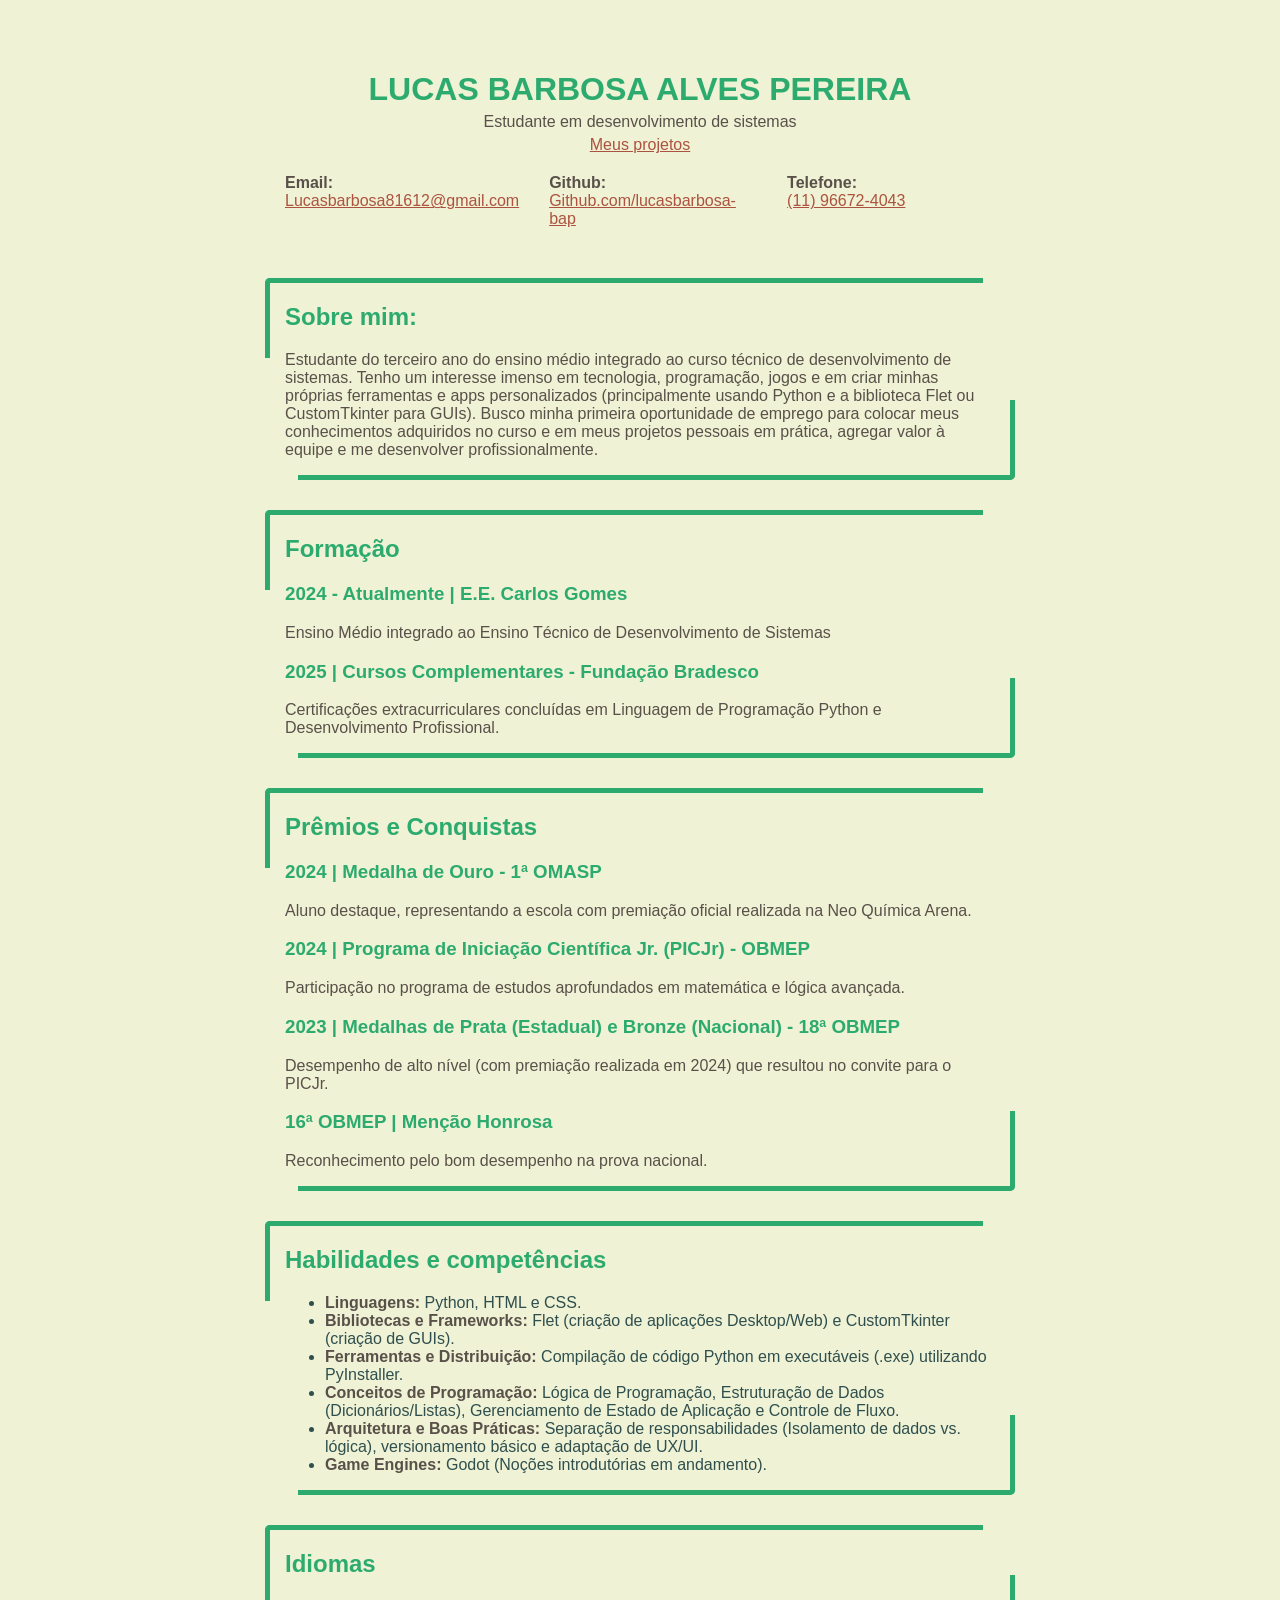
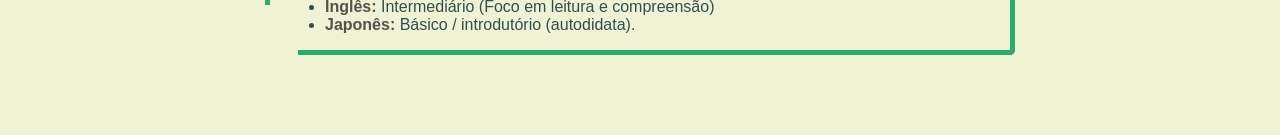
==== index.html @ 9ca42afc "curriculo 1.0: to cansado por hj kk" ====
<!DOCTYPE html>
<html lang="pt-BR">
<head>
    <meta charset="UTF-8">
    <meta name="viewport" content="width=device-width, initial-scale=1.0">
    <title>Currículo</title>
    <link rel="stylesheet" href="style.css">
</head>

<body>
    <header>
        <div class="nome">
        <h1>LUCAS BARBOSA ALVES PEREIRA</h1>
        <p>Estudante em desenvolvimento de sistemas</p>

        <nav>
            <a href="pages/projetos.html">Meus projetos</a>
    </nav>
    </div>

    <div class="contatos">
    <ul>
        <li><strong>Email: </strong><a href="mailto:Lucasbarbosa81612@gmail.com" target="_blank">Lucasbarbosa81612@gmail.com</a></li>
        <li><strong>Github: </strong><a href="https://github.com/lucasbarbosa-bap" target="_blank">Github.com/lucasbarbosa-bap</a></li>
        <li><strong>Telefone: </strong><a href="tel:+5511966724043">(11) 96672-4043</a></li>
    </ul>
    </div>

    </header>
    
    <main>

    <section>
    <h2>Sobre mim:</h2>
    <p>Estudante do terceiro ano do ensino médio integrado ao curso técnico de desenvolvimento de sistemas. Tenho um interesse imenso em tecnologia, programação, jogos e em criar minhas próprias ferramentas e apps personalizados (principalmente usando Python e a biblioteca Flet ou CustomTkinter para GUIs). Busco minha primeira oportunidade de emprego para colocar meus conhecimentos adquiridos no curso e em meus projetos pessoais em prática, agregar valor à equipe e me desenvolver profissionalmente.</p>
    </section>

    <section>
    <h2>Formação</h2>
    <h3>2024 - Atualmente | E.E. Carlos Gomes</h3>
    <p>Ensino Médio integrado ao Ensino Técnico de Desenvolvimento de Sistemas</p>

    <h3>2025 | Cursos Complementares - Fundação Bradesco</h3>
    <p>Certificações extracurriculares concluídas em Linguagem de Programação Python e Desenvolvimento Profissional.</p>
    </section>

    <section>
    <h2>Prêmios e Conquistas</h2>

    <h3>2024 | Medalha de Ouro - 1ª OMASP</h3>
    <p>Aluno destaque, representando a escola com premiação oficial realizada na Neo Química Arena.</p>

    <h3>2024 | Programa de Iniciação Científica Jr. (PICJr) - OBMEP</h3>
    <p>Participação no programa de estudos aprofundados em matemática e lógica avançada.</p>

    <h3>2023 | Medalhas de Prata (Estadual) e Bronze (Nacional) - 18ª OBMEP</h3>
    <p>Desempenho de alto nível (com premiação realizada em 2024) que resultou no convite para o PICJr.</p>

    <h3>16ª OBMEP | Menção Honrosa</h3>
    <p>Reconhecimento pelo bom desempenho na prova nacional.</p>
    </section>

    <section>
    <h2>Habilidades e competências</h2>
    <ul>
        <li><strong>Linguagens:</strong> Python, HTML e CSS.</li>
        <li><strong>Bibliotecas e Frameworks:</strong> Flet (criação de aplicações Desktop/Web) e CustomTkinter (criação de GUIs).</li>
        <li><strong>Ferramentas e Distribuição:</strong> Compilação de código Python em executáveis (.exe) utilizando PyInstaller.</li>
        <li><strong>Conceitos de Programação:</strong> Lógica de Programação, Estruturação de Dados (Dicionários/Listas), Gerenciamento de Estado de Aplicação e Controle de Fluxo.</li>
        <li><strong>Arquitetura e Boas Práticas:</strong> Separação de responsabilidades (Isolamento de dados vs. lógica), versionamento básico e adaptação de UX/UI.</li>
        <li><strong>Game Engines:</strong> Godot (Noções introdutórias em andamento).</li>
    </ul>
    </section>

    <section>
    <h2>Idiomas</h2>
    <ul>
        <li><strong>Inglês: </strong>Intermediário (Foco em leitura e compreensão)</li>
        <li><strong>Japonês: </strong>Básico / introdutório (autodidata).</li>
    </ul>
    </section>

    </main>

    <footer>

    </footer>

</body>
</html>
---- style.css ----
body{
    max-width: 750px;
    margin: 0 auto;
    padding: 50px;
    background-color: #eff2d4;
    color:darkslategrey;
    font-family: sans-serif;
}

div.nome{
    text-align: center;
}
div.nome h1{margin-bottom: 5px;}

div.nome p{margin-top: 5px; margin-bottom: 0px;}

div.nome nav a{
    display: inline-block;
    margin-top: 5px;
}

div.contatos{padding: 15px;}

div.contatos ul{ 
    display: flex;
    list-style: none; 

    margin: 5px; 
    padding: 0px;
    gap: 30px;

    justify-content: center;
}

div.contatos li{text-align: left; flex: 1;} /* pq to fazendo isso? eu acho  que as vezes sou um completo idiota por ficar fazendo esses minimos ajustes e detalhes*/
div.contatos li strong{display: block;}
div.contatos li a{display: block;}

div.Galeria_project_chika{
    display: grid;
    grid-template-columns: repeat( 1fr);
    gap: 45px;
}

div.Galeria_project_chika figure{margin: 0; padding: 0 15px;}
div.Galeria_project_chika figure img{margin: 0; max-height: 100%; max-width: 100%; border-radius: 5px;}

div.Galeria_project_chika figcaption{
    margin: 3px 0px;
    padding: 0px;

    text-align: left;
    font-size: 14px;
    opacity: 0.85;
    line-height: 1.4;
}


section::before{
    content: "";
    position: absolute;
    pointer-events: none;

    top: 0;
    left: 0;

    width: 95%;
    height: 75px;

    
    border-left: solid 5px #2dab6f;
    border-top: solid 5px #2dab6f;
    border-top-left-radius: 5px;

}
section::after{
    content: "";
    position: absolute;
    pointer-events: none;

    bottom: 0;
    right: 0;

    width: 95%;
    height: 75px;

    border-right: solid 5px #2dab6f;
    border-bottom: solid 5px #2dab6f;
    border-bottom-right-radius: 5px;
}

section{
    position: relative;

    padding:  5px 20px;
    margin: 30px 0;

    text-align:left;
    
}
section a.repo_github{
    display: inline-block;
    padding: 15px;
    margin-left: 0;


}

h1,h2,h3 {
    color: #2dab6f;
}
p{
    color: #59504A;
}

a{
    color: #9f3322d5;
}
strong{
    color: #59504A;
}
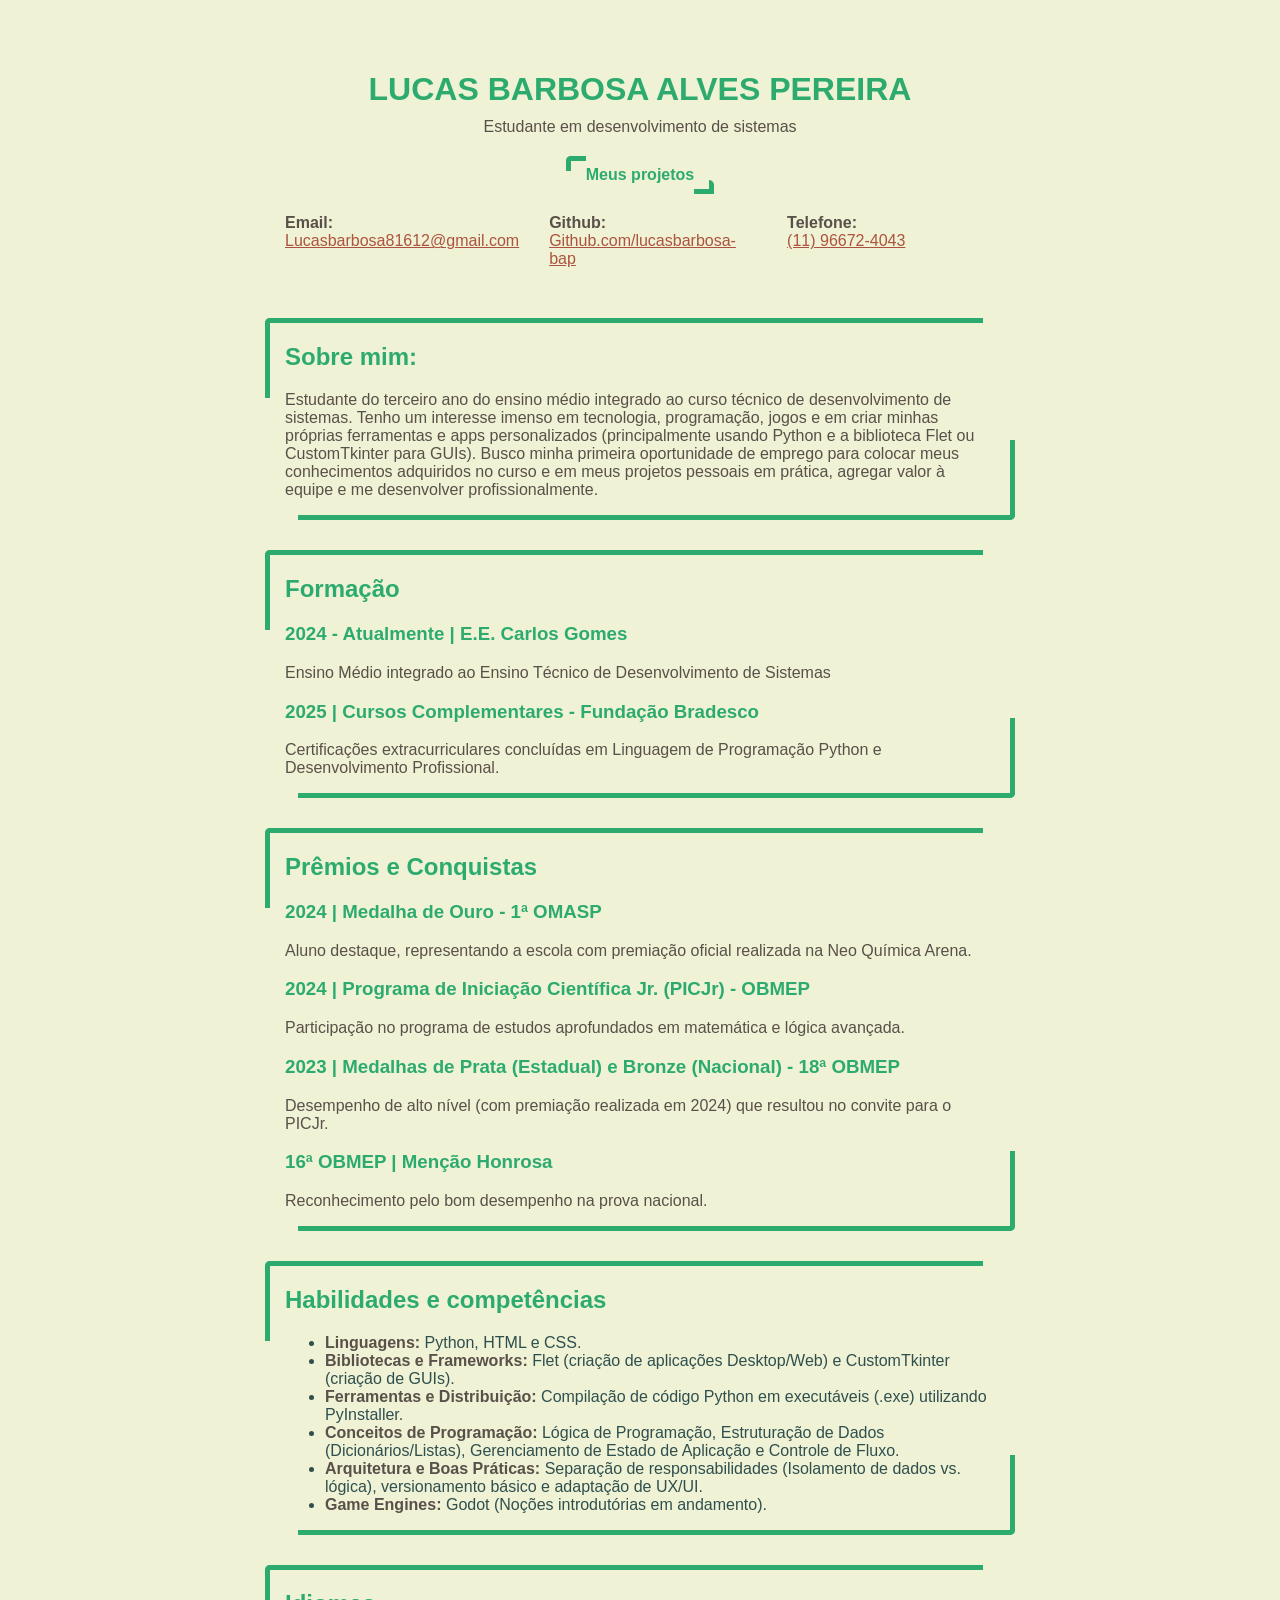
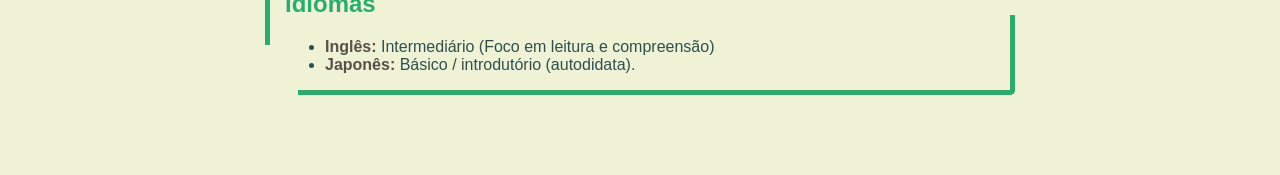
==== commit 3d356811: "curriculo 1.1: BOTÕES! BOTÕES!" ====
--- a/index.html
+++ b/index.html
@@ -10,12 +10,16 @@
 <body>
     <header>
         <div class="nome">
+            
         <h1>LUCAS BARBOSA ALVES PEREIRA</h1>
         <p>Estudante em desenvolvimento de sistemas</p>
-
+        
+        <div class="botao_projetos_page">
         <nav>
             <a href="pages/projetos.html">Meus projetos</a>
-    </nav>
+        </nav>
+        </div>
+
     </div>
 
     <div class="contatos">
@@ -83,7 +87,6 @@
     </main>
 
     <footer>
-
     </footer>
 
 </body>
--- a/style.css
+++ b/style.css
@@ -12,7 +12,7 @@
 }
 div.nome h1{margin-bottom: 5px;}
 
-div.nome p{margin-top: 5px; margin-bottom: 0px;}
+div.nome p{margin-top: 10px; margin-bottom: 0px;}
 
 div.nome nav a{
     display: inline-block;
@@ -36,9 +36,79 @@
 div.contatos li strong{display: block;}
 div.contatos li a{display: block;}
 
+div.topo_projetos{
+    display: flex;
+    justify-content: space-between;
+    align-items: baseline;
+}
+
+div.topo_projetos a{
+    display: inline-block;
+    padding: 15px 30px;
+    margin: 0;
+
+    font-weight: bold;
+    text-decoration: none;
+
+    color: #eff2d4;
+    background-color: #2dab6f;
+    border-radius: 5px;
+
+    transition: all 0.25s ease-in-out;
+}
+div.topo_projetos a:hover{background-color: #A63247}
+
+div.botao_projetos_page nav a:before{
+    position: absolute;
+    content: "";
+    top: 0;
+    left: 0;
+
+    width: 10%;
+    height: 25%;
+
+    border-left: solid 5px #2dab6f;
+    border-top: solid 5px #2dab6f;
+    border-top-left-radius: 5px;
+}
+
+div.botao_projetos_page nav a::after{
+    position: absolute;
+    content: "";
+    bottom:0;
+    right: 0;
+
+    width: 10%;
+    height: 25%;
+
+    border-right: solid 5px #2dab6f;
+    border-bottom: solid 5px #2dab6f;
+    border-top-right-radius: 5px;
+}
+
+div.botao_projetos_page nav a{
+    position: relative;
+
+
+    display: inline-block;
+    padding: 10px 20px;
+    margin-top: 20px;
+
+    font-weight: bold;
+    text-decoration: none;
+
+    color: #2dab6f;
+    background-color: transparent;
+    border-radius: 5px;
+
+    transition: all 0.25s ease-in-out;
+}
+
+div.botao_projetos_page nav a:hover{background-color: #2dab6f; color: #eff2d4;}
+
 div.Galeria_project_chika{
     display: grid;
-    grid-template-columns: repeat( 1fr);
+    grid-template-columns: repeat(2, 1fr);
     gap: 45px;
 }
 
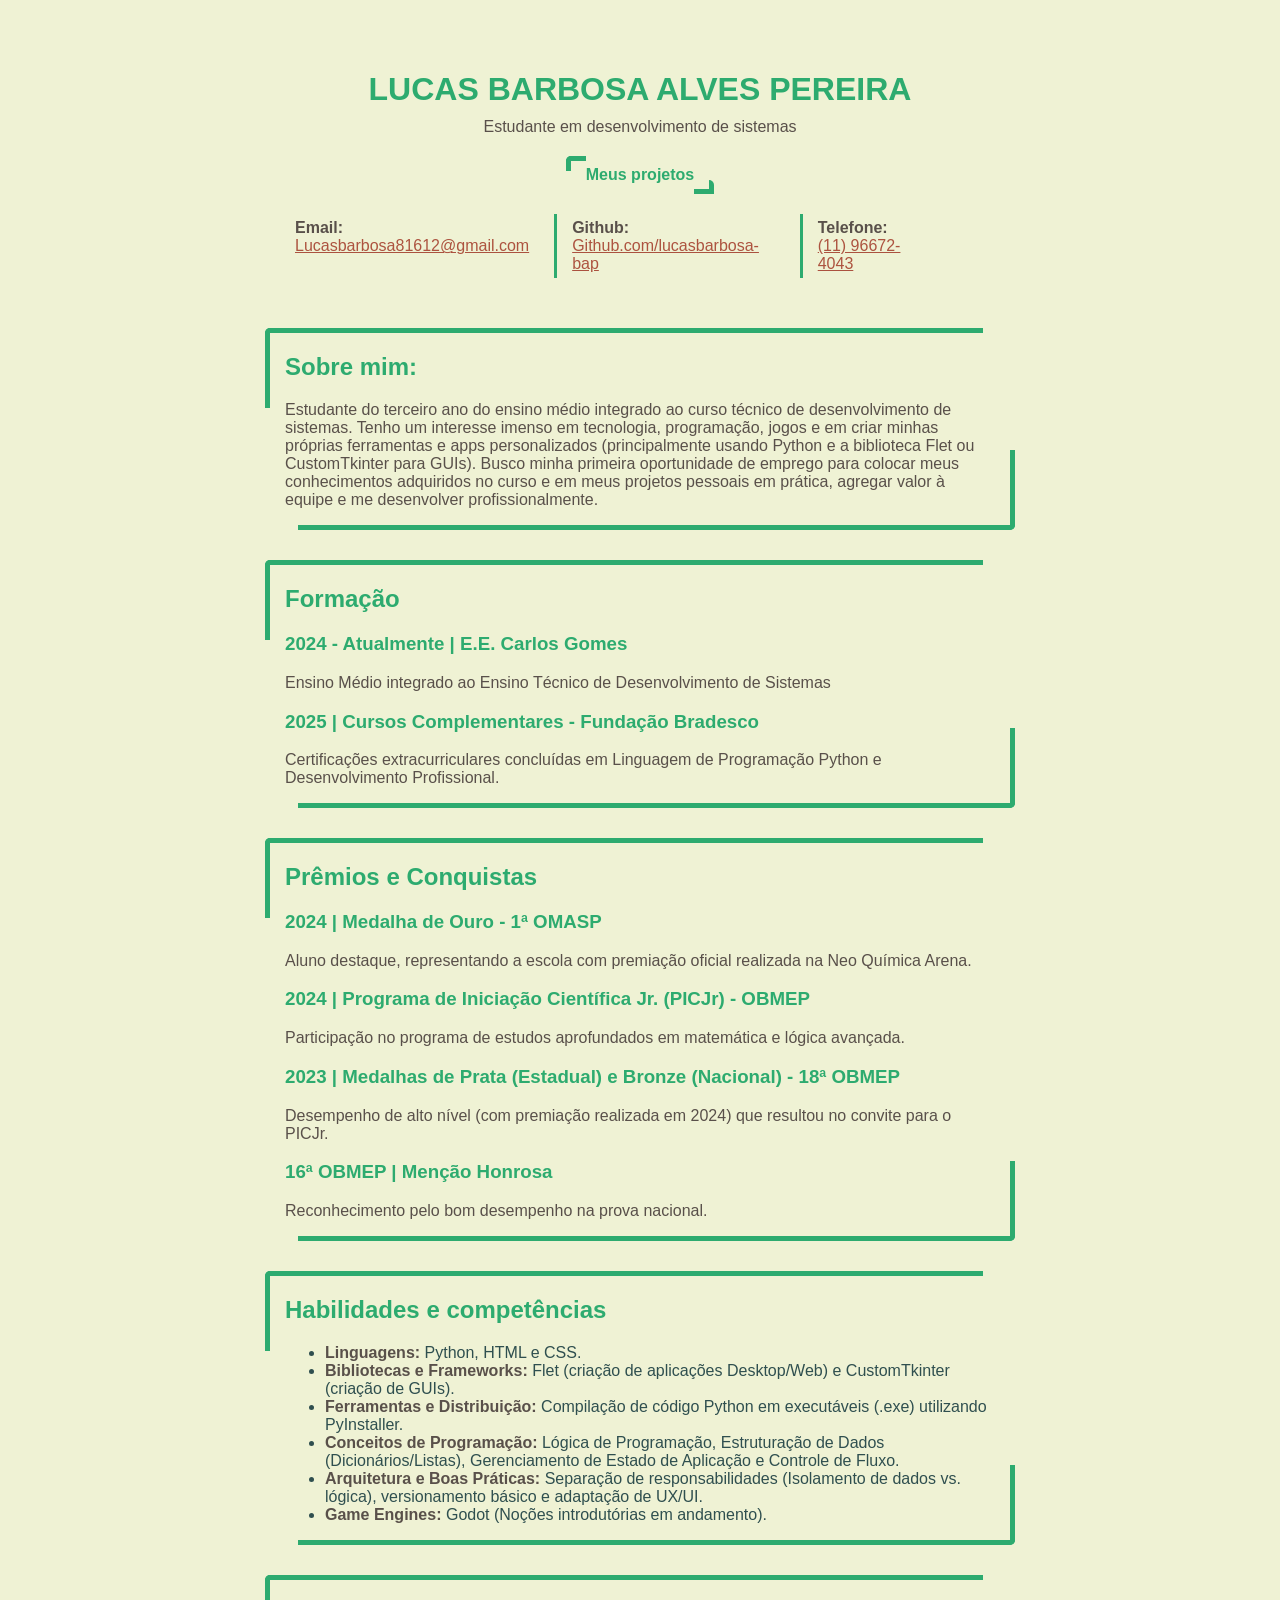
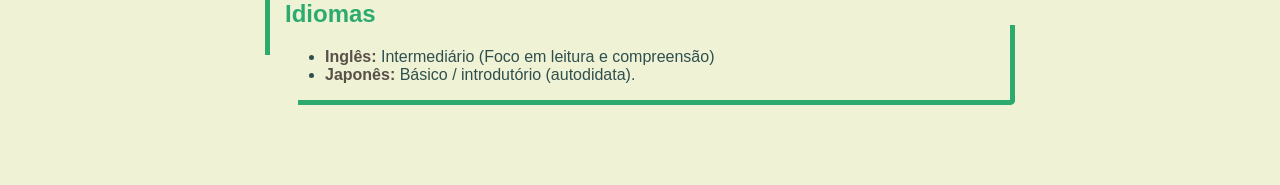
==== commit 78f7e86f: "currículo 1.2: BARRINHAS! 2H EM DUAS BARRINHA 😣" ====
--- a/index.html
+++ b/index.html
@@ -25,7 +25,7 @@
     <div class="contatos">
     <ul>
         <li><strong>Email: </strong><a href="mailto:Lucasbarbosa81612@gmail.com" target="_blank">Lucasbarbosa81612@gmail.com</a></li>
-        <li><strong>Github: </strong><a href="https://github.com/lucasbarbosa-bap" target="_blank">Github.com/lucasbarbosa-bap</a></li>
+        <li class="git_box"><strong>Github: </strong><a href="https://github.com/lucasbarbosa-bap" target="_blank">Github.com/lucasbarbosa-bap</a></li>
         <li><strong>Telefone: </strong><a href="tel:+5511966724043">(11) 96672-4043</a></li>
     </ul>
     </div>
--- a/style.css
+++ b/style.css
@@ -27,14 +27,15 @@
 
     margin: 5px; 
     padding: 0px;
-    gap: 30px;
 
     justify-content: center;
 }
 
-div.contatos li{text-align: left; flex: 1;} /* pq to fazendo isso? eu acho  que as vezes sou um completo idiota por ficar fazendo esses minimos ajustes e detalhes*/
+div.contatos li{ padding: 5px 10px; justify-content: center;} /* pq to fazendo isso? eu acho  que as vezes sou um completo idiota por ficar fazendo esses minimos ajustes e detalhes*/
 div.contatos li strong{display: block;}
 div.contatos li a{display: block;}
+div.contatos li:not(:last-child){border-right: solid 3px #2dab6f; padding-right: 25px; margin-right: 5px;}
+div.contatos li:last-child{ margin-right: 55px;}
 
 div.topo_projetos{
     display: flex;
@@ -72,7 +73,7 @@
     border-top-left-radius: 5px;
 }
 
-div.botao_projetos_page nav a::after{
+div.botao_projetos_page nav a::after{ /*acho que ja perdi a mão nesse trabalho...*/
     position: absolute;
     content: "";
     bottom:0;
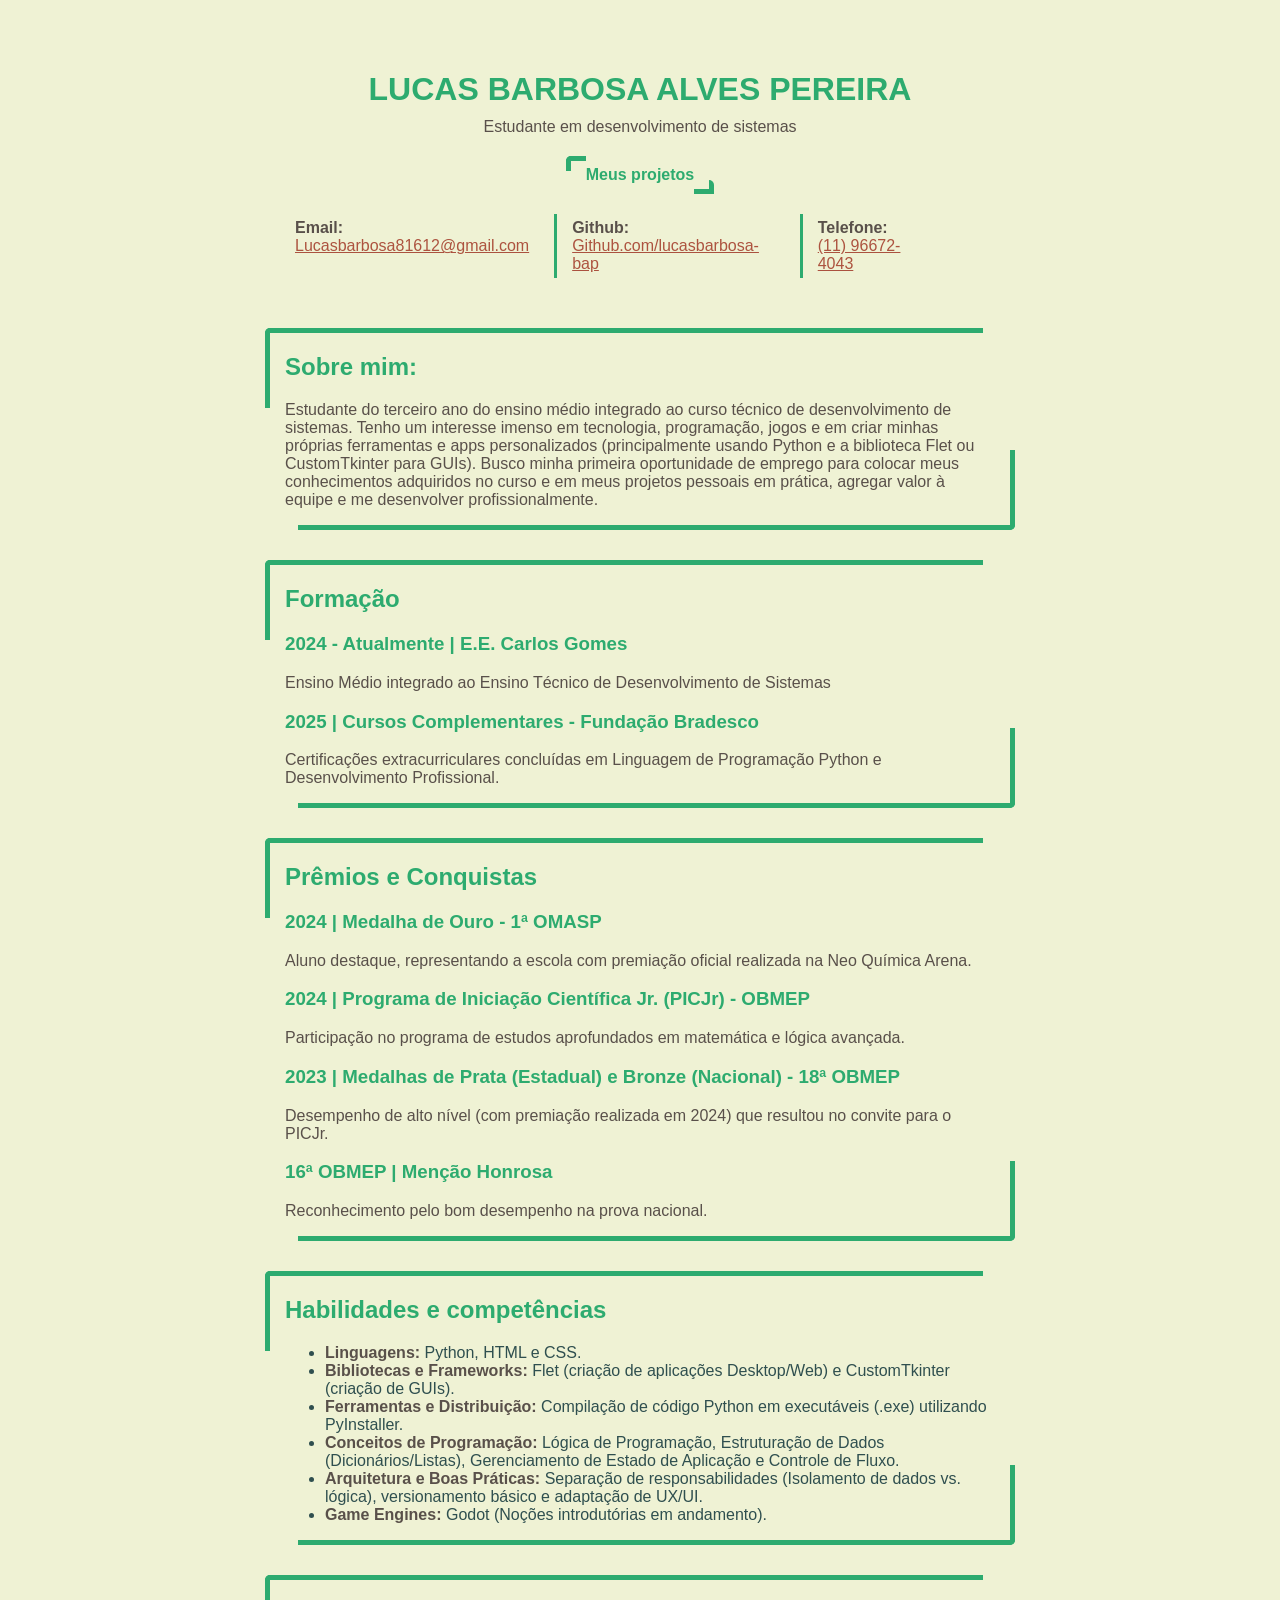
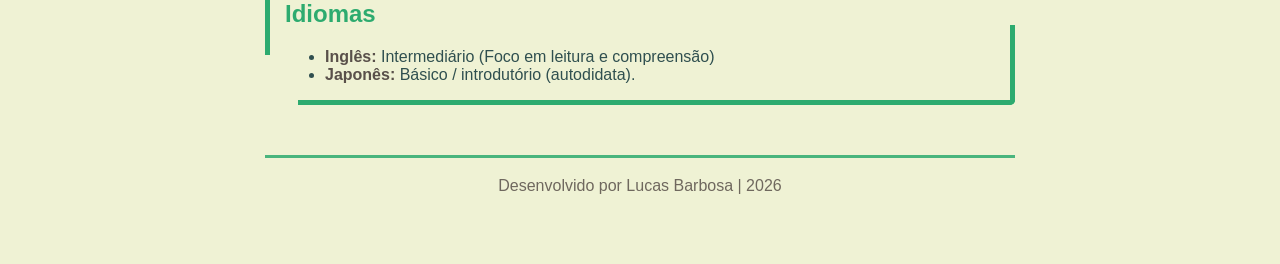
==== commit 87e2cad6: "Curriculo 1.3: footer e uns zooms/animações maneiras" ====
--- a/index.html
+++ b/index.html
@@ -87,6 +87,7 @@
     </main>
 
     <footer>
+    <p>Desenvolvido por Lucas Barbosa | 2026</p>
     </footer>
 
 </body>
--- a/style.css
+++ b/style.css
@@ -57,7 +57,7 @@
 
     transition: all 0.25s ease-in-out;
 }
-div.topo_projetos a:hover{background-color: #A63247}
+div.topo_projetos a:hover{background-color: #A63247;}
 
 div.botao_projetos_page nav a:before{
     position: absolute;
@@ -113,8 +113,9 @@
     gap: 45px;
 }
 
-div.Galeria_project_chika figure{margin: 0; padding: 0 15px;}
+div.Galeria_project_chika figure{margin: 0; padding: 0 15px; transition: 0.25s ease;}
 div.Galeria_project_chika figure img{margin: 0; max-height: 100%; max-width: 100%; border-radius: 5px;}
+div.Galeria_project_chika figure:hover{transform: scale(1.1);}
 
 div.Galeria_project_chika figcaption{
     margin: 3px 0px;
@@ -177,6 +178,16 @@
 
 }
 
+footer{
+    text-align: center; 
+    opacity: 0.85;
+
+    border-top: solid 3px #2dab6f;
+
+    padding: 3px;
+    margin-top: 50px;
+}
+
 h1,h2,h3 {
     color: #2dab6f;
 }
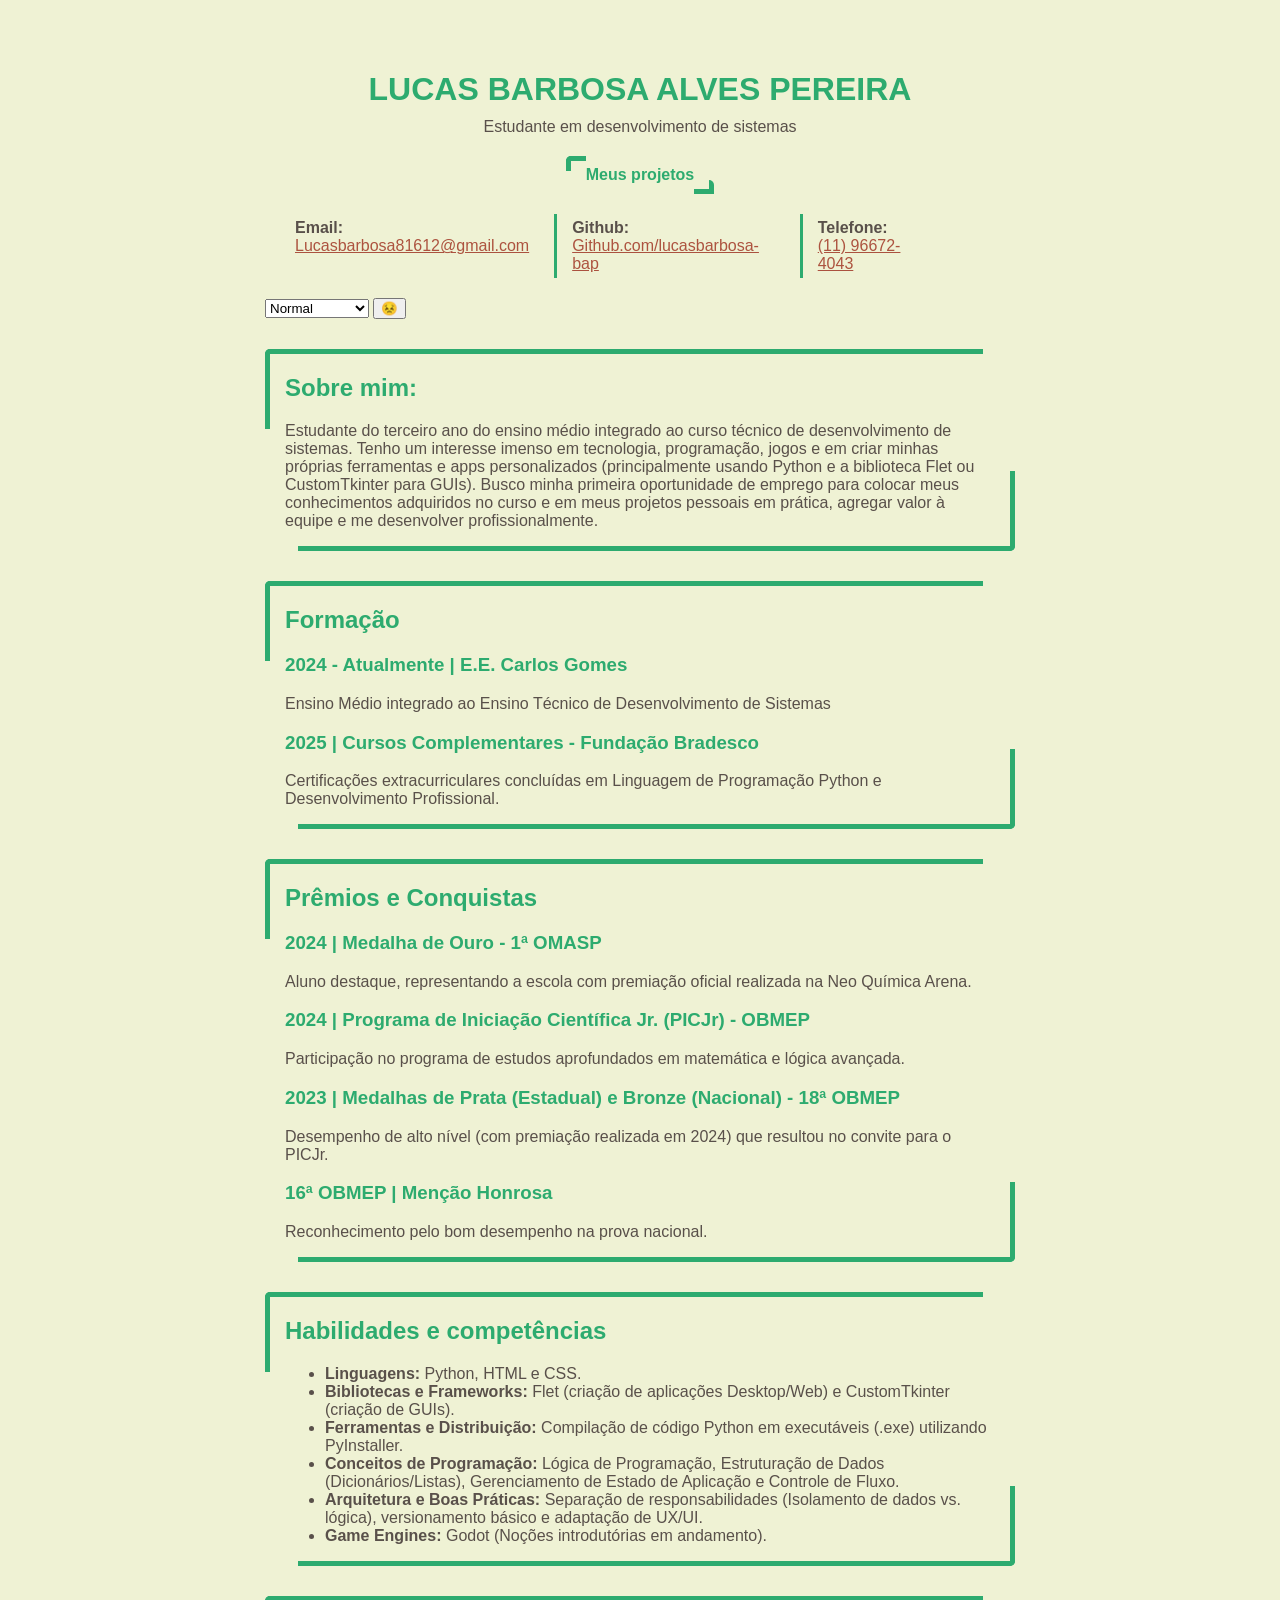
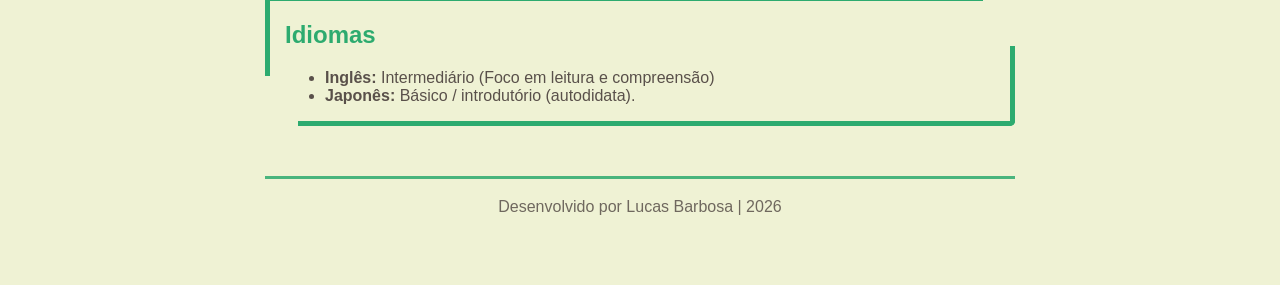
==== commit d8171ad7: "Beta da ideia de troca de temas e modo (noturno/diuno)." ====
--- a/index.html
+++ b/index.html
@@ -28,6 +28,16 @@
         <li class="git_box"><strong>Github: </strong><a href="https://github.com/lucasbarbosa-bap" target="_blank">Github.com/lucasbarbosa-bap</a></li>
         <li><strong>Telefone: </strong><a href="tel:+5511966724043">(11) 96672-4043</a></li>
     </ul>
+    </div>
+
+    <div class="area_temas">
+    <select id="menu_temas">
+        <option value="normal">Normal</option>
+        <option value="miku">Hatsune miku</option>
+        <option value="teto">Kasane Feto</option>
+    </select>
+
+    <button id="claro_escuro">😣</button>
     </div>
 
     </header>
@@ -90,5 +100,6 @@
     <p>Desenvolvido por Lucas Barbosa | 2026</p>
     </footer>
 
+    <script src="script.js"></script>
 </body>
 </html>
--- a/style.css
+++ b/style.css
@@ -1,9 +1,30 @@
+:root{
+    --principal: #2dab6f;
+    --destaque: #A63247;
+    --bgcor: #eff2d4;
+    --cor_texto: #59504A;
+}
+
+[data_tema="miku"]{
+    --principal: cyan;
+    --destaque: #A63247;
+    --bgcor: #eff2d4;
+    --cor_texto: #59504A;
+}
+
+[data_tema="teto"]{
+    --principal: crimson;
+    --destaque: #A63247;
+    --bgcor: #eff2d4;
+    --cor_texto: #59504A;
+}
+
 body{
     max-width: 750px;
     margin: 0 auto;
     padding: 50px;
-    background-color: #eff2d4;
-    color:darkslategrey;
+    background-color: var(--bgcor);
+    color: var(--cor_texto);
     font-family: sans-serif;
 }
 
@@ -34,7 +55,7 @@
 div.contatos li{ padding: 5px 10px; justify-content: center;} /* pq to fazendo isso? eu acho  que as vezes sou um completo idiota por ficar fazendo esses minimos ajustes e detalhes*/
 div.contatos li strong{display: block;}
 div.contatos li a{display: block;}
-div.contatos li:not(:last-child){border-right: solid 3px #2dab6f; padding-right: 25px; margin-right: 5px;}
+div.contatos li:not(:last-child){border-right: solid 3px var(--principal); padding-right: 25px; margin-right: 5px;}
 div.contatos li:last-child{ margin-right: 55px;}
 
 div.topo_projetos{
@@ -51,13 +72,13 @@
     font-weight: bold;
     text-decoration: none;
 
-    color: #eff2d4;
-    background-color: #2dab6f;
+    color: var(--bgcor);
+    background-color: var(--principal);
     border-radius: 5px;
 
     transition: all 0.25s ease-in-out;
 }
-div.topo_projetos a:hover{background-color: #A63247;}
+div.topo_projetos a:hover{background-color: var(--destaque);}
 
 div.botao_projetos_page nav a:before{
     position: absolute;
@@ -68,8 +89,8 @@
     width: 10%;
     height: 25%;
 
-    border-left: solid 5px #2dab6f;
-    border-top: solid 5px #2dab6f;
+    border-left: solid 5px var(--principal);
+    border-top: solid 5px var(--principal);
     border-top-left-radius: 5px;
 }
 
@@ -82,8 +103,8 @@
     width: 10%;
     height: 25%;
 
-    border-right: solid 5px #2dab6f;
-    border-bottom: solid 5px #2dab6f;
+    border-right: solid 5px var(--principal);
+    border-bottom: solid 5px var(--principal);
     border-top-right-radius: 5px;
 }
 
@@ -98,14 +119,14 @@
     font-weight: bold;
     text-decoration: none;
 
-    color: #2dab6f;
+    color: var(--principal);
     background-color: transparent;
     border-radius: 5px;
 
     transition: all 0.25s ease-in-out;
 }
 
-div.botao_projetos_page nav a:hover{background-color: #2dab6f; color: #eff2d4;}
+div.botao_projetos_page nav a:hover{background-color: var(--principal); color: var(--bgcor);}
 
 div.Galeria_project_chika{
     display: grid;
@@ -140,8 +161,8 @@
     height: 75px;
 
     
-    border-left: solid 5px #2dab6f;
-    border-top: solid 5px #2dab6f;
+    border-left: solid 5px var(--principal);
+    border-top: solid 5px var(--principal);
     border-top-left-radius: 5px;
 
 }
@@ -156,8 +177,8 @@
     width: 95%;
     height: 75px;
 
-    border-right: solid 5px #2dab6f;
-    border-bottom: solid 5px #2dab6f;
+    border-right: solid 5px var(--principal);
+    border-bottom: solid 5px var(--principal);
     border-bottom-right-radius: 5px;
 }
 
@@ -182,22 +203,68 @@
     text-align: center; 
     opacity: 0.85;
 
-    border-top: solid 3px #2dab6f;
+    border-top: solid 3px var(--principal);
 
     padding: 3px;
     margin-top: 50px;
 }
 
 h1,h2,h3 {
-    color: #2dab6f;
+    color: var(--principal);
 }
 p{
-    color: #59504A;
+    color: var(--cor_texto);
 }
 
 a{
     color: #9f3322d5;
 }
 strong{
-    color: #59504A;
+    color: var(--cor_texto);
+}
+
+@media (max-width: 700px){
+    body{
+        padding: 30px;
+    }
+
+    div.contatos ul{
+        flex-direction: column;
+    }
+    div.contatos li:not(:last-child){border-right: none; border-bottom: solid 3px var(--principal); padding-bottom: 20px; margin-bottom: 5px;}
+    div.contatos li:last-child{ margin-right: 55px;}
+
+    div.Galeria_project_chika{
+    display: grid;
+    grid-template-columns: 1fr;
+    gap: 30px;
+}
+
+    div.topo_projetos a{
+    padding: 2px 5px;
+    margin-top: 20px;
+
+    font-weight: bold;
+    text-decoration: none;
+
+    color: var(--principal);
+    background-color: transparent;
+    border-radius: 4px;
+
+    border-bottom: solid 3px var(--principal);
+
+    transition: all 0.25s ease-in-out;
+    }
+
+    div.topo_projetos a:hover{ background-color: transparent;}
+
+
+    div.topo_projetos a:active{
+        background-color: transparent;
+        color: var(--destaque);
+        border-color: var(--destaque);
+
+    }
+
+    div.topo_projetos a:active::after{ width: 80%; left: 0;}
 }
